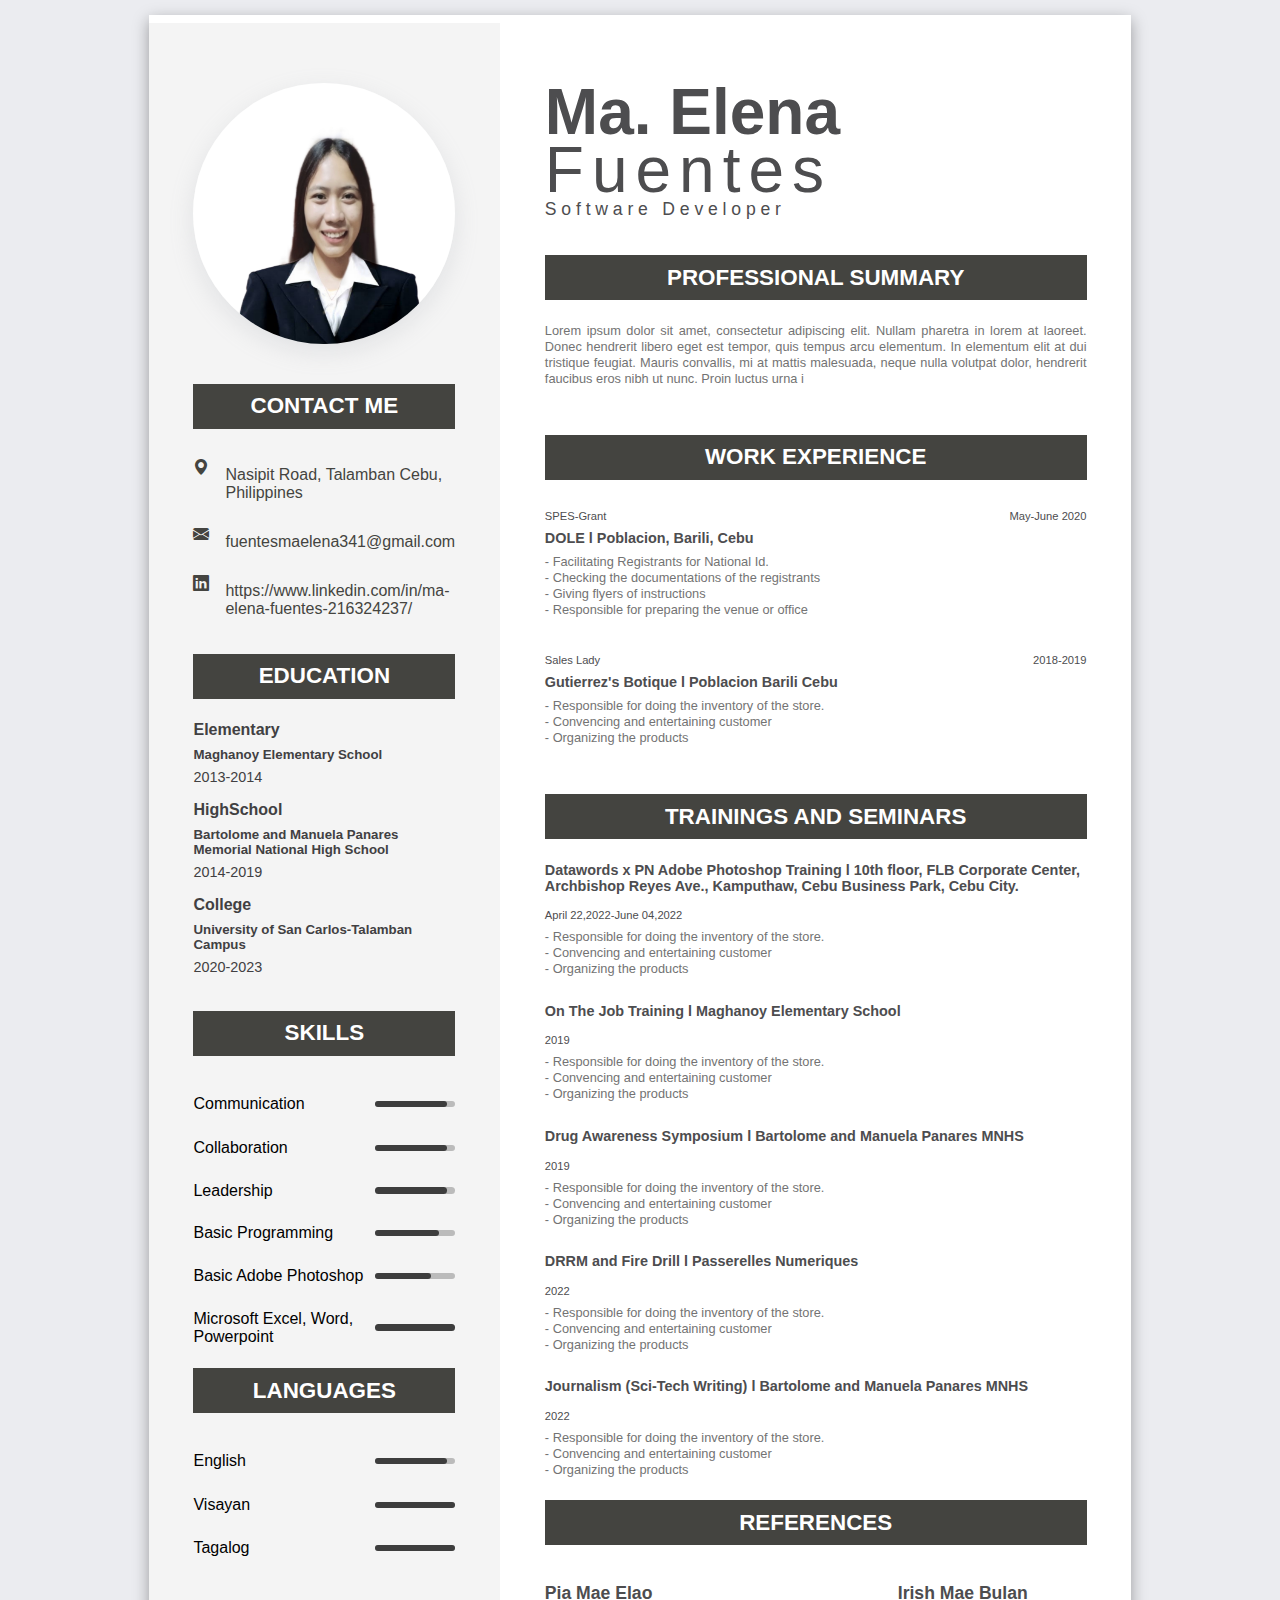
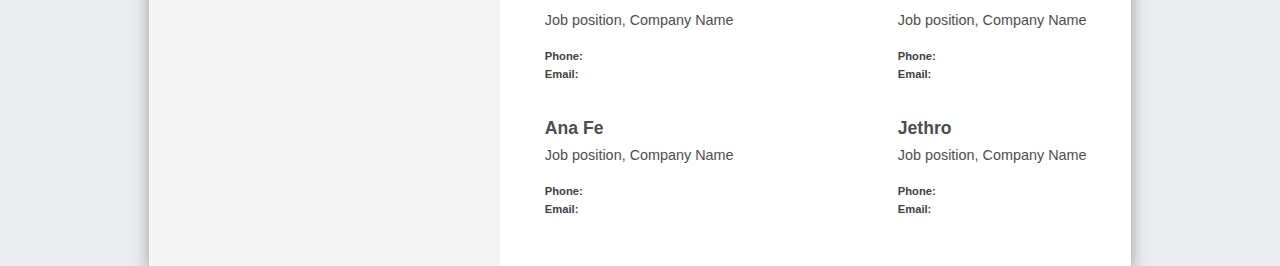
==== resume/resume.html @ 89333c60 "update" ====
<!DOCTYPE html>
<html lang="en">

<head>
    <meta charset="UTF-8">
    <meta http-equiv="X-UA-Compatible" content="IE=edge">
    <meta name="viewport" content="width=device-width, initial-scale=1.0">
    <link rel="icon" type="image/x-icon" href="ok.jpg">
    <link rel="stylesheet" href="resume.css">
    <link rel="stylesheet" href="https://cdn.jsdelivr.net/npm/bootstrap-icons@1.8.3/font/bootstrap-icons.css">
    <title>Resume</title>
</head>

<body>
    <section class="main-section">
        <div class="left-part">
            <div class="photo-container">
                <img src="ok.jpg" alt="">
            </div>
            <div class="contact-container">
                <h2 class="title">Contact Me</h2>
                <div class="contact-list">
                    <div class="icon-container">
                        <i class="bi bi-geo-alt-fill"></i>
                    </div>
                    <div class="contact-text">
                        <p>Nasipit Road, Talamban Cebu, Philippines</p>
                    </div>
                </div>
                <div class="contact-list">
                    <div class="icon-container">
                        <i class="bi bi-envelope-fill"></i>
                    </div>
                    <div class="contact-text">
                        <p>fuentesmaelena341@gmail.com</p>
                    </div>
                </div>
                <!-- <div class="contact-list">
                    <div class="icon-container">
                        <i class="bi bi-laptop"></i>
                    </div>
                 <div class="contact-text">
                        <p>www.reallygreatsite.com</p>
                    </div> 
                </div> -->
                <div class="contact-list">
                    <div class="icon-container">
                        <i class="bi bi-linkedin"></i>
                    </div>
                    <div class="contact-text">
                        <p>https://www.linkedin.com/in/ma-elena-fuentes-216324237/</p>
                    </div>
                </div>
            </div>



            <div class="education-container">
                <h2 class="title">Education</h2>
                <div class="course">
                    <h2 class="education-title">Elementary</h2>
                    <h5 class="college-name">Maghanoy Elementary School</h5>
                    <p class="education-date">2013-2014</p>
                </div>
                <div class="course">
                    <h2 class="education-title">HighSchool</h2>
                    <h5 class="college-name">Bartolome and Manuela Panares <br> Memorial National High School</h5>
                    <p class="education-date">2014-2019</p>
                </div>
                <div class="course">
                    <h2 class="education-title">College</h2>
                    <h5 class="college-name">University of San Carlos-Talamban Campus</h5>
                    <p class="education-date">2020-2023</p>
                </div>
            </div>

            <div class="skills-container">
                <h2 class="title">Skills</h2>
                <div class="skill">
                    <div class="left-skill">
                        <p>Communication</p>
                    </div> <br> <br>
                    <div class="right-skill"> 
                        <div class="outer-layer">
                            <div class="inner-layer" style="width: 90%;" >  </div>
                        </div>
                    </div>
                </div>
                <div class="skill">
                    <div class="left-skill">
                        <p>Collaboration</p>
                    </div>
                    <div class="right-skill">
                        <div class="outer-layer">
                            <div class="inner-layer" style="width: 90%;"></div>
                        </div>
                    </div>
                </div>

                <div class="skill">
                    <div class="left-skill">
                        <p>Leadership</p>
                    </div>
                    <div class="right-skill">
                        <div class="outer-layer">
                            <div class="inner-layer" style="width: 90%;"></div>
                        </div>
                    </div>
                </div>
                <div class="skill">
                    <div class="left-skill">
                        <p>Basic Programming</p>
                    </div>
                    <div class="right-skill">
                        <div class="outer-layer">
                            <div class="inner-layer" style="width: 80%;"></div>
                        </div>
                    </div>
                </div>
                <div class="skill">
                    <div class="left-skill">
                        <p>Basic Adobe Photoshop</p>
                    </div>
                    <div class="right-skill">
                        <div class="outer-layer">
                            <div class="inner-layer" style="width: 70%;"></div>
                        </div>
                    </div>
                </div>
                <div class="skill">
                    <div class="left-skill">
                        <p>Microsoft Excel, Word, Powerpoint</p>
                    </div>
                    <div class="right-skill">
                        <div class="outer-layer">
                            <div class="inner-layer" style="width: 100%;"></div>
                        </div>
                    </div>
                </div>

            </div>

                    <!-- Languages part -->


            <div class="skills-container">
                <h2 class="title">Languages</h2>
                <div class="skill">
                    <div class="left-skill">
                        <p>English</p>
                    </div> <br> <br>
                    <div class="right-skill"> 
                        <div class="outer-layer">
                            <div class="inner-layer" style="width: 90%;" >  </div>
                        </div>
                    </div>
                </div>
                <div class="skill">
                    <div class="left-skill">
                        <p>Visayan</p>
                    </div>
                    <div class="right-skill">
                        <div class="outer-layer">
                            <div class="inner-layer" style="width: 100%;"></div>
                        </div>
                    </div>
                </div>

                <div class="skill">
                    <div class="left-skill">
                        <p>Tagalog</p>
                    </div>
                    <div class="right-skill">
                        <div class="outer-layer">
                            <div class="inner-layer" style="width: 100%;"></div>
                        </div>
                    </div>
                </div>

            </div>
        </div>
        <div class="right-part">
            <div class="banner">
                <h1 class="firstname">Ma. Elena</h1>
                <h1 class="lastname">Fuentes</h1>
                <p class="position">Software Developer</p>
            </div>

                <!-- professional_summary part -->


            <div class="professional_summary">
                <h2 class="title text-left">Professional Summary</h2>
                <p class="work-text">Lorem ipsum dolor sit amet, consectetur adipiscing elit. Nullam pharetra in
                    lorem
                    at laoreet. Donec hendrerit libero eget est tempor, quis tempus arcu elementum. In elementum
                    elit at
                    dui tristique feugiat. Mauris convallis, mi at mattis malesuada, neque nulla volutpat dolor,
                    hendrerit faucibus eros nibh ut nunc. Proin luctus urna i</p>


            </div>

            <!-- work part -->

            <div class="work-container ">
                <h2 class="title text-left">work experience</h2>
                <div class="work">
                    <div class="job-date">
                        <p class="job">SPES-Grant</p>
                        <p class="date">May-June 2020</p>
                    </div>
                    <h2 class="company-name">DOLE l Poblacion, Barili, Cebu</h2>
                    <p class="work-text">- Facilitating Registrants for National Id. <br>
                        - Checking the documentations of the registrants <br>
                        - Giving flyers of instructions <br>
                        - Responsible for preparing the venue or office
                    </p>
                </div>

                <div class="work">
                    <div class="job-date">
                        <p class="job">Sales Lady</p>
                        <p class="date">2018-2019</p>
                    </div>
                    <h2 class="company-name"> Gutierrez's Botique l Poblacion Barili Cebu</h2>
                    <p class="work-text">
                        - Responsible for doing the inventory of the store. <br>
                        - Convencing and entertaining customer <br>
                        - Organizing the products 
                    </p>
                </div>
                <!-- <div class="work">
                    <div class="job-date">
                        <p class="job">Job position here</p>
                        <p class="date">2019 - 2022</p>
                    </div>
                    <h2 class="company-name">Company Name l Location</h2>
                    <p class="work-text">Lorem ipsum dolor sit amet, consectetur adipiscing elit. Nullam pharetra in
                        lorem
                        at laoreet. Donec hendrerit libero eget est tempor, quis tempus arcu elementum. In elementum
                        elit at
                        dui tristique feugiat. Mauris convallis, mi at mattis malesuada, neque nulla volutpat dolor,
                        hendrerit faucibus eros nibh ut nunc. Proin luctus urna i</p>
                </div> -->
            </div>
            
            <!-- Trainings part -->
            <div class=" trainings">
                <h2 class="title text-left">Trainings and Seminars</h2>
                <div class="work">

                    <h2 class="company-name"> Datawords x PN  Adobe Photoshop Training l  10th floor, FLB Corporate Center, 
                        Archbishop Reyes Ave., Kamputhaw, Cebu Business Park, Cebu City.</h2>
                        <div class="job-date">
                            <p class="date">April 22,2022-June 04,2022</p>
                        </div>
                    <p class="work-text">
                        - Responsible for doing the inventory of the store. <br>
                        - Convencing and entertaining customer <br>
                        - Organizing the products  
                    </p> <br>

                </div>

                <div class="work">

                    <h2 class="company-name"> On The Job Training l Maghanoy Elementary School</h2>

                    <div class="job-date">
                        <p class="date">2019</p>
                    </div>
                    <p class="work-text">
                        - Responsible for doing the inventory of the store. <br>
                        - Convencing and entertaining customer <br>
                        - Organizing the products 
                    </p> <br>
                </div>

                
                <div class="work">

                    <h2 class="company-name"> Drug Awareness Symposium l Bartolome and Manuela Panares MNHS</h2>

                    <div class="job-date">
                        <p class="date">2019</p>
                    </div>
                    <p class="work-text">
                        - Responsible for doing the inventory of the store. <br>
                        - Convencing and entertaining customer <br>
                        - Organizing the products 
                    </p> <br>
                </div>

                <div class="work">

                    <h2 class="company-name"> DRRM and Fire Drill l Passerelles Numeriques</h2>

                    <div class="job-date">
                        <p class="date">2022</p>
                    </div>
                    <p class="work-text">
                        - Responsible for doing the inventory of the store. <br>
                        - Convencing and entertaining customer <br>
                        - Organizing the products  
                    </p> <br>
                </div>

                <div class="work">

                    <h2 class="company-name"> Journalism (Sci-Tech Writing) l Bartolome and Manuela Panares MNHS</h2>

                    <div class="job-date">
                        <p class="date">2022</p>
                    </div>
                    <p class="work-text">
                        - Responsible for doing the inventory of the store. <br>
                        - Convencing and entertaining customer <br>
                        - Organizing the products 
                    </p>
                </div>
              
            </div>
            
            <!-- references-container -->

            <div class="references-container">
                <h2 class="title text-left">References</h2>
                <div class="references">
                    <div class="left-references">
                        <h4 class="name">Pia Mae Elao</h4>
                        <p class="company-name">Job position, Company Name</p>
                        <div class="phone">
                            <div class="phone-text">
                                <p>Phone:</p>
                                <p>Email:</p>
                            </div>
                            <div class="phone-number">
                                <p></p>
                                <p></p>
                            </div>
                        </div>
                    </div>
                    <div class="right-references">
                        <h4 class="name">Irish Mae Bulan</h4>
                        <p class="company-name">Job position, Company Name</p>
                        <div class="phone">
                            <div class="phone-text">
                                <p>Phone:</p>
                                <p>Email:</p>
                            </div>
                            <div class="phone-number">
                                <p></p>
                                <p></p>
                            </div>
                        </div>
                    </div>
                </div>

                <div class="references">
                    <div class="left-references">
                        <h4 class="name">Ana Fe</h4>
                        <p class="company-name">Job position, Company Name</p>
                        <div class="phone">
                            <div class="phone-text">
                                <p>Phone:</p>
                                <p>Email:</p>
                            </div>
                            <div class="phone-number">
                                <p></p>
                                <p></p>
                            </div>
                        </div>
                    </div>
                    <div class="right-references">
                        <h4 class="name">Jethro</h4>
                        <p class="company-name">Job position, Company Name</p>
                        <div class="phone">
                            <div class="phone-text">
                                <p>Phone:</p>
                                <p>Email:</p>
                            </div>
                            <div class="phone-number">
                                <p></p>
                                <p></p>
                            </div>
                        </div>
                    </div>
                </div>
            </div>
        </div>
        <!-- <div className="header__buttons">
            <a href="/images/cv.pdf" className="btn btn-outline" download>Download Resume
            </a>
        </div> -->
    </section>

</body>

</html>
---- resume/resume.css ----
*{
    padding: 0;
    margin: 0;
    margin-top: 2mm;
    box-sizing: border-box;
}

body{
    background-color: #EBECF0;
}

.main-section{
    width: 260mm;
    height: auto;
    background-color: white;
    margin: 0 auto;
    box-shadow: rgba(0, 0, 0, 0.35) 0px 5px 15px;
    display: flex;
}

.professional_summary .work-text{
    color: #737373;
    font-size: 0.8rem;
    text-align: justify;
    line-height: 1rem;
}
.professional_summary p{
    font-family: 'Lato', sans-serif;
    text-align: justify;
}
.main-section .left-part{
    width: 100%;
    height: auto;
    background-color: #F4F4F4;
    padding: 2.8rem;
}

.left-part .photo-container{
    margin-bottom: 2.2rem;
}

.left-part .photo-container img{
    width: 100%;
    height: 100%;
    border-radius: 50%;
    box-shadow: rgba(149, 157, 165, 0.2) 0px 8px 24px;
}

.title{
    font-family: 'Public Sans', sans-serif;
    font-size: 1.4rem;
    text-transform: uppercase;
    padding: 0.6rem;
    background-color: #444440;
    color: white;
    text-align: center;
    margin: 1.4rem 0;
}

.contact-container{
    margin-bottom: 2.2rem;
}

.contact-container .contact-list{
    display: flex;
    gap: 1rem;
    margin-bottom: 1rem;
    font-family: 'Lato', sans-serif;
    color: #444440;
    font-size: 1rem;
}

.education-container{
    margin-bottom: 2.2rem;
    font-family: 'Lato', sans-serif;
}

.education-container .course{
    margin-bottom: 1rem;
    color: #414042;
}
 
.education-container .education-title{
    font-size: 1rem;
    font-weight: 800;
    margin-bottom: .3rem;
}

.education-container .college-name{
    margin-bottom: 0.3rem;
    font-weight: 600;
    
}

.education-container .education-date{
    font-size: 0.9rem;
}

.skills-container .skill{
    display: flex;
    justify-content: space-between;
    align-items: center;
    margin-bottom: 0.6rem;
    font-family: 'Lato', sans-serif;
}

.skills-container .skill .right-skill .outer-layer{
    background-color: #BBBBBB;
    height:0.4rem;
    width: 5rem;
    border-radius: 0.4rem;
}

.skills-container .skill .right-skill .inner-layer{
    background-color: #3D3D3D;
    height: 100%;
    border-radius: inherit;
}

.right-part{
    padding: 2.8rem;
}

.right-part .banner{
    font-family: 'Open Sans', sans-serif; 
    color: #4D4D4F;
    margin-bottom: 2.2rem;
}

.right-part .banner .firstname{
    font-size: 4rem;
}

.right-part .banner .lastname{
    font-size: 4rem;
    font-weight: 400;
    letter-spacing: 0.5rem;
    margin-top: -1rem;
}

.right-part .banner .position{
    letter-spacing: 0.3rem;
    margin-top: -0.5rem;
    font-size: 1.1rem;
}

.work-container{
    margin-top: 3rem;
    font-family: 'Lato', sans-serif;
}


.trainings{
    margin-top: 3rem;
    font-family: 'Lato', sans-serif;
}
.trainings .work .job-date{
    display: flex;
    justify-content: space-between;
    color: #4D4D4F;
    margin-bottom: 0.5rem;
    font-size: 0.7rem;
    font-weight: 500;
}

.trainings .work .company-name{
    font-size: 0.9rem;
    font-weight: 700;
    margin-bottom: 0.5rem;
    color: #4D4D4F;

}

.trainings .work .work-text{
    color: #737373;
    font-size: 0.8rem;
    text-align: justify;
    line-height: 1rem;
}

.work-container .work:not(:last-child){
    margin-bottom: 1.8rem;
}

.work-container .work .job-date{
    display: flex;
    justify-content: space-between;
    color: #4D4D4F;
    margin-bottom: 0.5rem;
    font-size: 0.7rem;
    font-weight: 500;
}

.work-container .work .company-name{
    font-size: 0.9rem;
    font-weight: 700;
    margin-bottom: 0.5rem;
    color: #4D4D4F;

}

.work-container .work .work-text{
    color: #737373;
    font-size: 0.8rem;
    text-align: justify;
    line-height: 1rem;
}

.references-container .references{
    display: flex;
    justify-content: space-between;
    margin-top: 1rem;
    font-family: 'Lato', sans-serif;
    color: #4D4D4F;
}

.references-container .references .name{
    font-weight: 800;
    font-size: 1.1rem;
}

.references-container .references .company-name{
    margin: 0.5rem 0;
    font-size: 0.9rem;
}

.references-container .references .phone{
    display: flex;
    justify-content: space-between;
    font-size: 0.7rem;
    color: #414042;
}
.references-container .references .phone p{
    margin: 0.4rem 0;
}

.references-container .references .phone .phone-text{
    font-weight: 600;
}

.text-left{
    text-align: center;
}
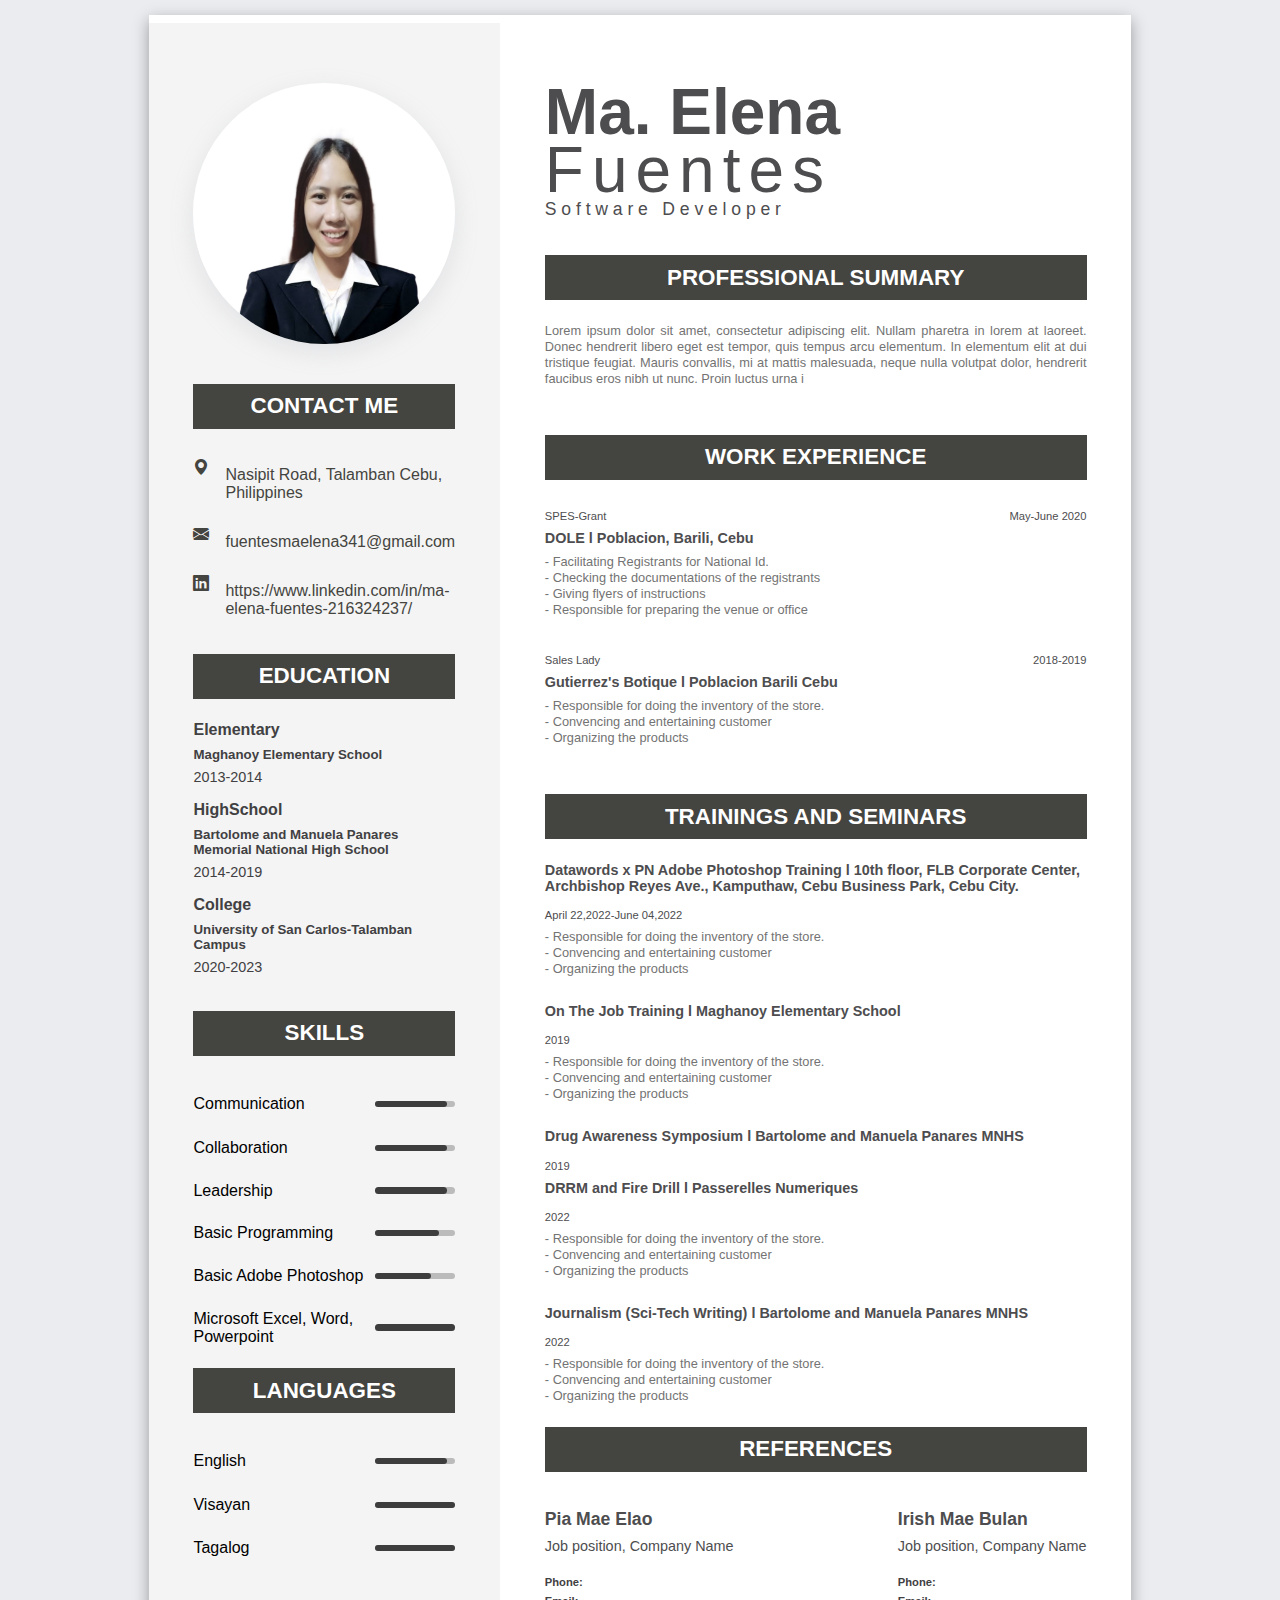
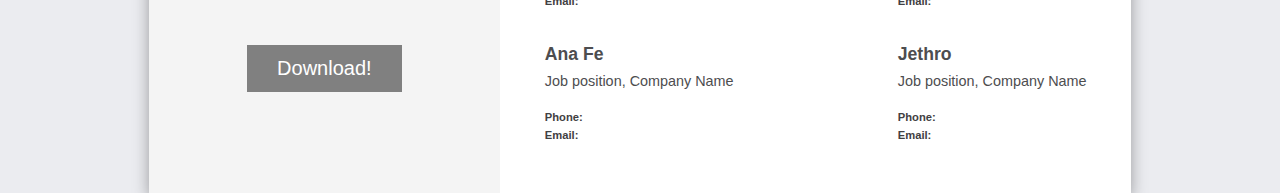
==== commit b5ec4d90: "go" ====
--- a/resume/resume.html
+++ b/resume/resume.html
@@ -5,7 +5,7 @@
     <meta charset="UTF-8">
     <meta http-equiv="X-UA-Compatible" content="IE=edge">
     <meta name="viewport" content="width=device-width, initial-scale=1.0">
-    <link rel="icon" type="image/x-icon" href="ok.jpg">
+    <link rel="icon" type="image/x-icon" href="images/ok.jpg">
     <link rel="stylesheet" href="resume.css">
     <link rel="stylesheet" href="https://cdn.jsdelivr.net/npm/bootstrap-icons@1.8.3/font/bootstrap-icons.css">
     <title>Resume</title>
@@ -15,7 +15,7 @@
     <section class="main-section">
         <div class="left-part">
             <div class="photo-container">
-                <img src="ok.jpg" alt="">
+                <img src="images/ok.jpg" alt="">
             </div>
             <div class="contact-container">
                 <h2 class="title">Contact Me</h2>
@@ -35,14 +35,7 @@
                         <p>fuentesmaelena341@gmail.com</p>
                     </div>
                 </div>
-                <!-- <div class="contact-list">
-                    <div class="icon-container">
-                        <i class="bi bi-laptop"></i>
-                    </div>
-                 <div class="contact-text">
-                        <p>www.reallygreatsite.com</p>
-                    </div> 
-                </div> -->
+
                 <div class="contact-list">
                     <div class="icon-container">
                         <i class="bi bi-linkedin"></i>
@@ -178,6 +171,10 @@
                 </div>
 
             </div>
+          <center>  <button>Download!</button>
+          </center>
+
+
         </div>
         <div class="right-part">
             <div class="banner">
@@ -230,19 +227,6 @@
                         - Organizing the products 
                     </p>
                 </div>
-                <!-- <div class="work">
-                    <div class="job-date">
-                        <p class="job">Job position here</p>
-                        <p class="date">2019 - 2022</p>
-                    </div>
-                    <h2 class="company-name">Company Name l Location</h2>
-                    <p class="work-text">Lorem ipsum dolor sit amet, consectetur adipiscing elit. Nullam pharetra in
-                        lorem
-                        at laoreet. Donec hendrerit libero eget est tempor, quis tempus arcu elementum. In elementum
-                        elit at
-                        dui tristique feugiat. Mauris convallis, mi at mattis malesuada, neque nulla volutpat dolor,
-                        hendrerit faucibus eros nibh ut nunc. Proin luctus urna i</p>
-                </div> -->
             </div>
             
             <!-- Trainings part -->
@@ -285,11 +269,11 @@
                     <div class="job-date">
                         <p class="date">2019</p>
                     </div>
-                    <p class="work-text">
+                    <!-- <p class="work-text">
                         - Responsible for doing the inventory of the store. <br>
                         - Convencing and entertaining customer <br>
                         - Organizing the products 
-                    </p> <br>
+                    </p> <br> -->
                 </div>
 
                 <div class="work">
@@ -389,11 +373,17 @@
                 </div>
             </div>
         </div>
-        <!-- <div className="header__buttons">
-            <a href="/images/cv.pdf" className="btn btn-outline" download>Download Resume
-            </a>
-        </div> -->
+
+
+
     </section>
+    <script>
+        var btn =document.querySelector("button");
+        btn.onclick= () =>{
+            window.print();
+
+        }
+    </script>
 
 </body>
 
--- a/resume/resume.css
+++ b/resume/resume.css
@@ -241,4 +241,14 @@
 
 .text-left{
     text-align: center;
-}+}
+button {
+    margin-top: 30%;
+    background-color: gray;
+    border: none;
+    color: white;
+    padding: 12px 30px;
+    cursor: pointer;
+    font-size: 20px;
+  }
+
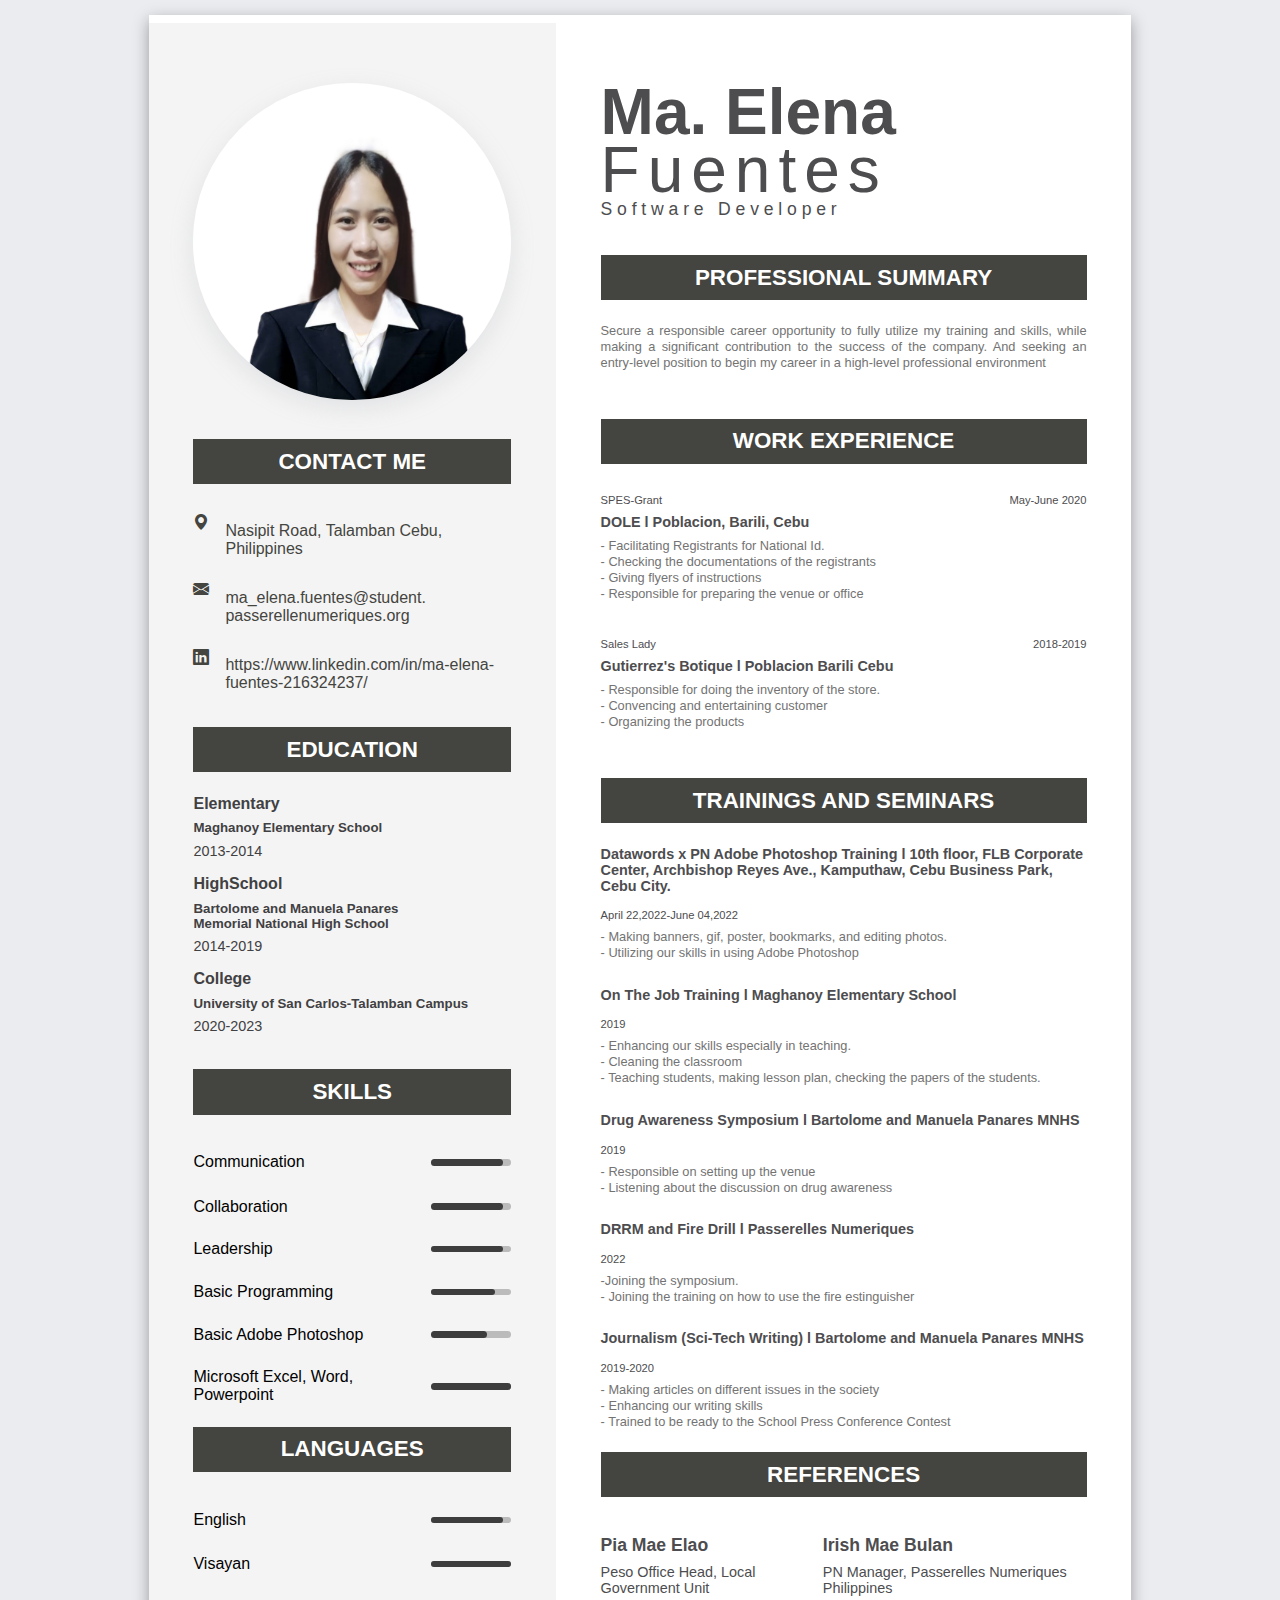
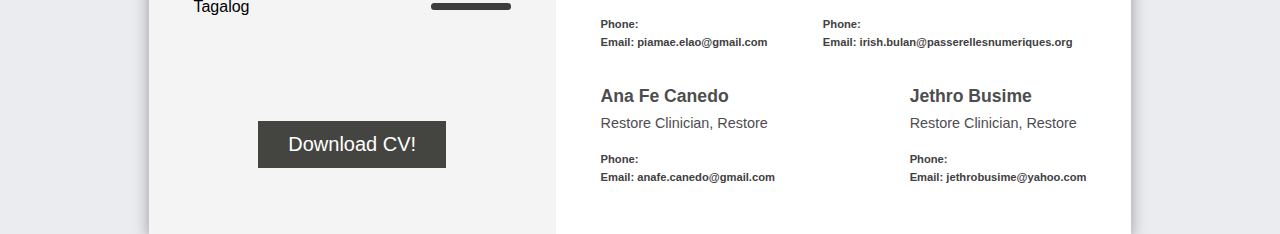
==== commit 6c0785ad: "ok" ====
--- a/resume/resume.html
+++ b/resume/resume.html
@@ -32,7 +32,7 @@
                         <i class="bi bi-envelope-fill"></i>
                     </div>
                     <div class="contact-text">
-                        <p>fuentesmaelena341@gmail.com</p>
+                        <p>ma_elena.fuentes@student.<br>passerellenumeriques.org</p>
                     </div>
                 </div>
 
@@ -161,7 +161,7 @@
 
                 <div class="skill">
                     <div class="left-skill">
-                        <p>Tagalog</p>
+                        <p>Tagalog </p>
                     </div>
                     <div class="right-skill">
                         <div class="outer-layer">
@@ -171,7 +171,7 @@
                 </div>
 
             </div>
-          <center>  <button>Download!</button>
+          <center>  <button>Download CV!</button>
           </center>
 
 
@@ -188,12 +188,8 @@
 
             <div class="professional_summary">
                 <h2 class="title text-left">Professional Summary</h2>
-                <p class="work-text">Lorem ipsum dolor sit amet, consectetur adipiscing elit. Nullam pharetra in
-                    lorem
-                    at laoreet. Donec hendrerit libero eget est tempor, quis tempus arcu elementum. In elementum
-                    elit at
-                    dui tristique feugiat. Mauris convallis, mi at mattis malesuada, neque nulla volutpat dolor,
-                    hendrerit faucibus eros nibh ut nunc. Proin luctus urna i</p>
+                <p class="work-text">Secure a responsible career opportunity to fully utilize my training and skills, while making a significant contribution to the success of the company.
+                    And seeking an entry-level position to begin my career in a high-level professional environment</p>
 
 
             </div>
@@ -240,9 +236,8 @@
                             <p class="date">April 22,2022-June 04,2022</p>
                         </div>
                     <p class="work-text">
-                        - Responsible for doing the inventory of the store. <br>
-                        - Convencing and entertaining customer <br>
-                        - Organizing the products  
+                        - Making banners, gif, poster, bookmarks, and editing photos. <br>
+                        - Utilizing our skills in using Adobe Photoshop 
                     </p> <br>
 
                 </div>
@@ -255,9 +250,9 @@
                         <p class="date">2019</p>
                     </div>
                     <p class="work-text">
-                        - Responsible for doing the inventory of the store. <br>
-                        - Convencing and entertaining customer <br>
-                        - Organizing the products 
+                        - Enhancing our skills especially in teaching. <br>
+                        - Cleaning the classroom <br>
+                        - Teaching students, making lesson plan, checking the papers of the students.
                     </p> <br>
                 </div>
 
@@ -269,11 +264,10 @@
                     <div class="job-date">
                         <p class="date">2019</p>
                     </div>
-                    <!-- <p class="work-text">
-                        - Responsible for doing the inventory of the store. <br>
-                        - Convencing and entertaining customer <br>
-                        - Organizing the products 
-                    </p> <br> -->
+                    <p class="work-text">
+                                        - Responsible on setting up the venue<br>
+                        - Listening about the discussion on drug awareness
+                    </p> <br>
                 </div>
 
                 <div class="work">
@@ -284,9 +278,8 @@
                         <p class="date">2022</p>
                     </div>
                     <p class="work-text">
-                        - Responsible for doing the inventory of the store. <br>
-                        - Convencing and entertaining customer <br>
-                        - Organizing the products  
+                        -Joining the symposium. <br>
+                        - Joining the training on how to use the fire estinguisher
                     </p> <br>
                 </div>
 
@@ -295,12 +288,12 @@
                     <h2 class="company-name"> Journalism (Sci-Tech Writing) l Bartolome and Manuela Panares MNHS</h2>
 
                     <div class="job-date">
-                        <p class="date">2022</p>
-                    </div>
-                    <p class="work-text">
-                        - Responsible for doing the inventory of the store. <br>
-                        - Convencing and entertaining customer <br>
-                        - Organizing the products 
+                        <p class="date">2019-2020</p>
+                    </div>
+                    <p class="work-text">
+                        - Making articles on different issues in the society <br>
+                        - Enhancing our writing skills<br>
+                        - Trained to be ready to the School Press Conference Contest
                     </p>
                 </div>
               
@@ -313,11 +306,11 @@
                 <div class="references">
                     <div class="left-references">
                         <h4 class="name">Pia Mae Elao</h4>
-                        <p class="company-name">Job position, Company Name</p>
+                        <p class="company-name">Peso Office Head, Local Government Unit</p>
                         <div class="phone">
                             <div class="phone-text">
                                 <p>Phone:</p>
-                                <p>Email:</p>
+                                <p>Email: piamae.elao@gmail.com</p>
                             </div>
                             <div class="phone-number">
                                 <p></p>
@@ -327,11 +320,11 @@
                     </div>
                     <div class="right-references">
                         <h4 class="name">Irish Mae Bulan</h4>
-                        <p class="company-name">Job position, Company Name</p>
+                        <p class="company-name">PN Manager, Passerelles Numeriques Philippines</p>
                         <div class="phone">
                             <div class="phone-text">
                                 <p>Phone:</p>
-                                <p>Email:</p>
+                                <p>Email: irish.bulan@passerellesnumeriques.org</p>
                             </div>
                             <div class="phone-number">
                                 <p></p>
@@ -343,12 +336,12 @@
 
                 <div class="references">
                     <div class="left-references">
-                        <h4 class="name">Ana Fe</h4>
-                        <p class="company-name">Job position, Company Name</p>
+                        <h4 class="name">Ana Fe Canedo</h4>
+                        <p class="company-name">Restore Clinician, Restore</p>
                         <div class="phone">
                             <div class="phone-text">
                                 <p>Phone:</p>
-                                <p>Email:</p>
+                                <p>Email: anafe.canedo@gmail.com</p>
                             </div>
                             <div class="phone-number">
                                 <p></p>
@@ -357,12 +350,12 @@
                         </div>
                     </div>
                     <div class="right-references">
-                        <h4 class="name">Jethro</h4>
-                        <p class="company-name">Job position, Company Name</p>
+                        <h4 class="name">Jethro Busime</h4>
+                        <p class="company-name"> Restore Clinician, Restore</p>
                         <div class="phone">
                             <div class="phone-text">
                                 <p>Phone:</p>
-                                <p>Email:</p>
+                                <p>Email: jethrobusime@yahoo.com</p>
                             </div>
                             <div class="phone-number">
                                 <p></p>
--- a/resume/resume.css
+++ b/resume/resume.css
@@ -244,7 +244,7 @@
 }
 button {
     margin-top: 30%;
-    background-color: gray;
+    background-color: #444440;
     border: none;
     color: white;
     padding: 12px 30px;
